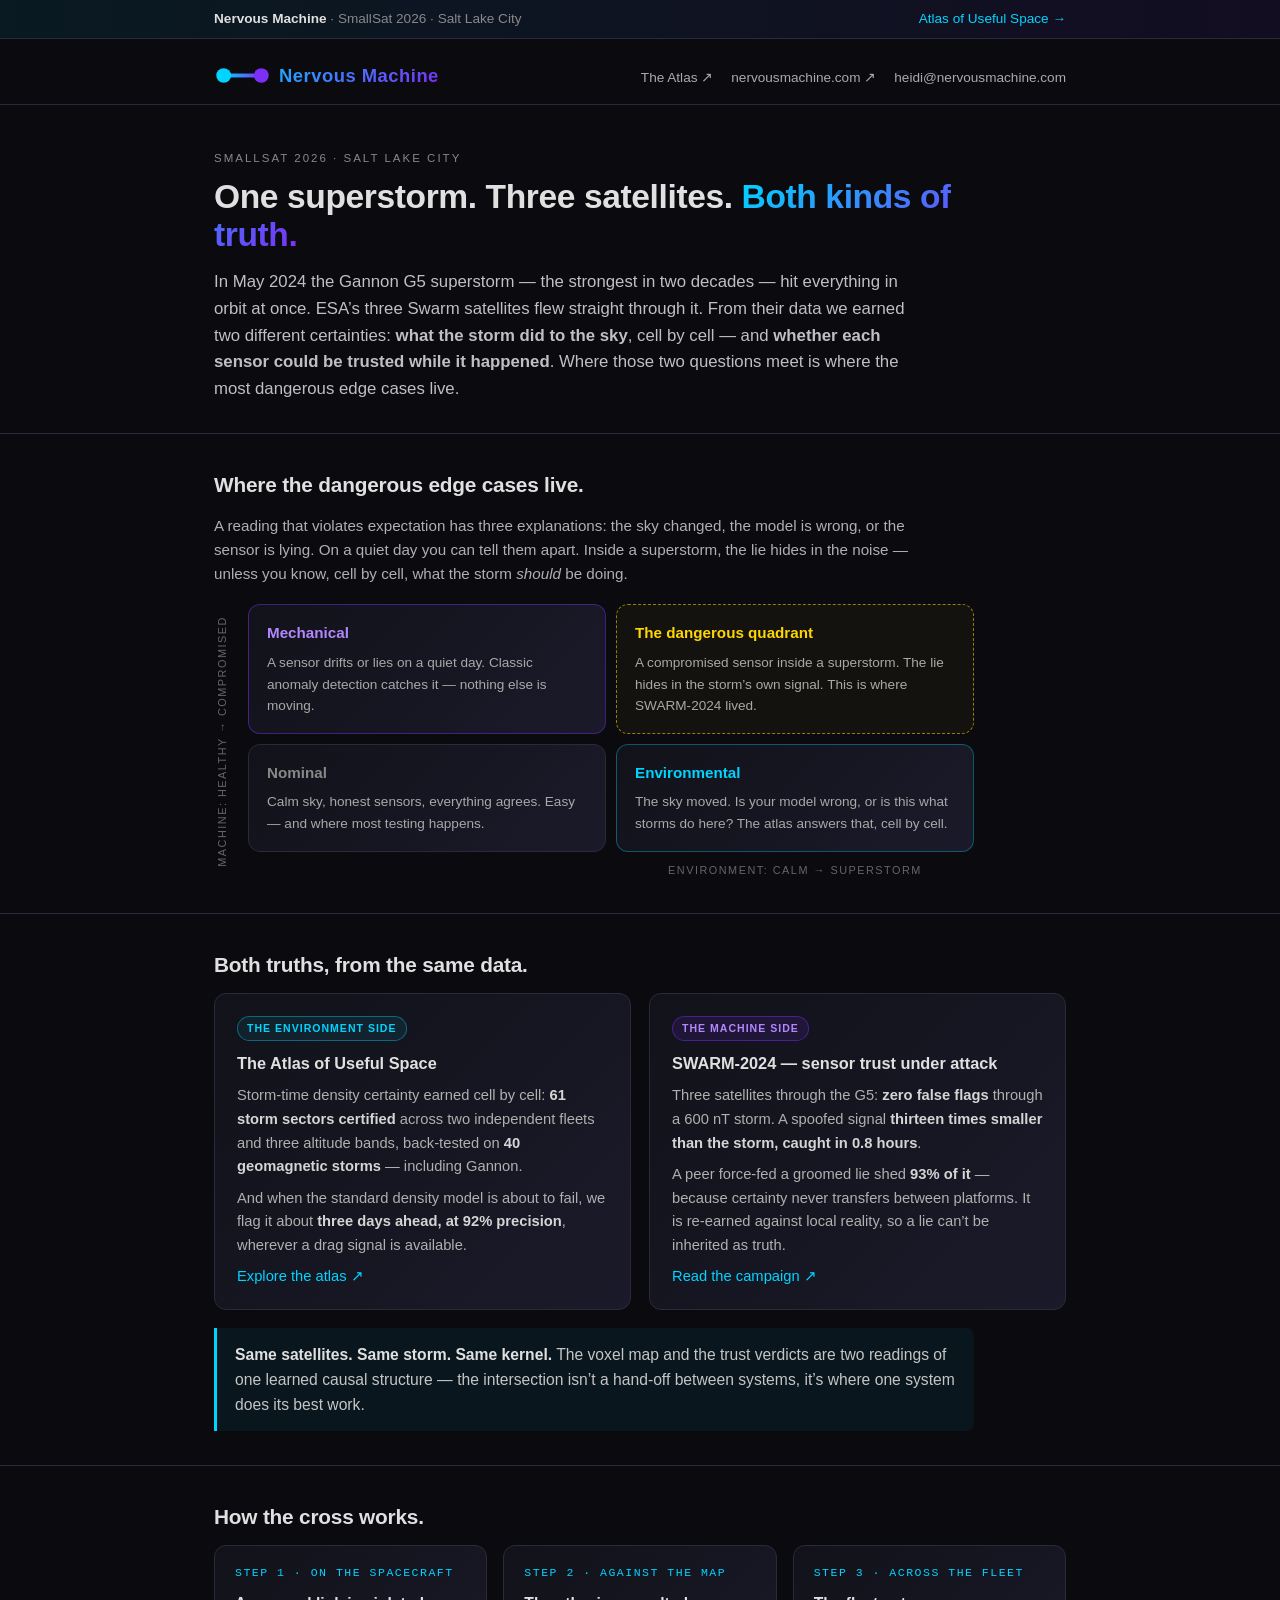
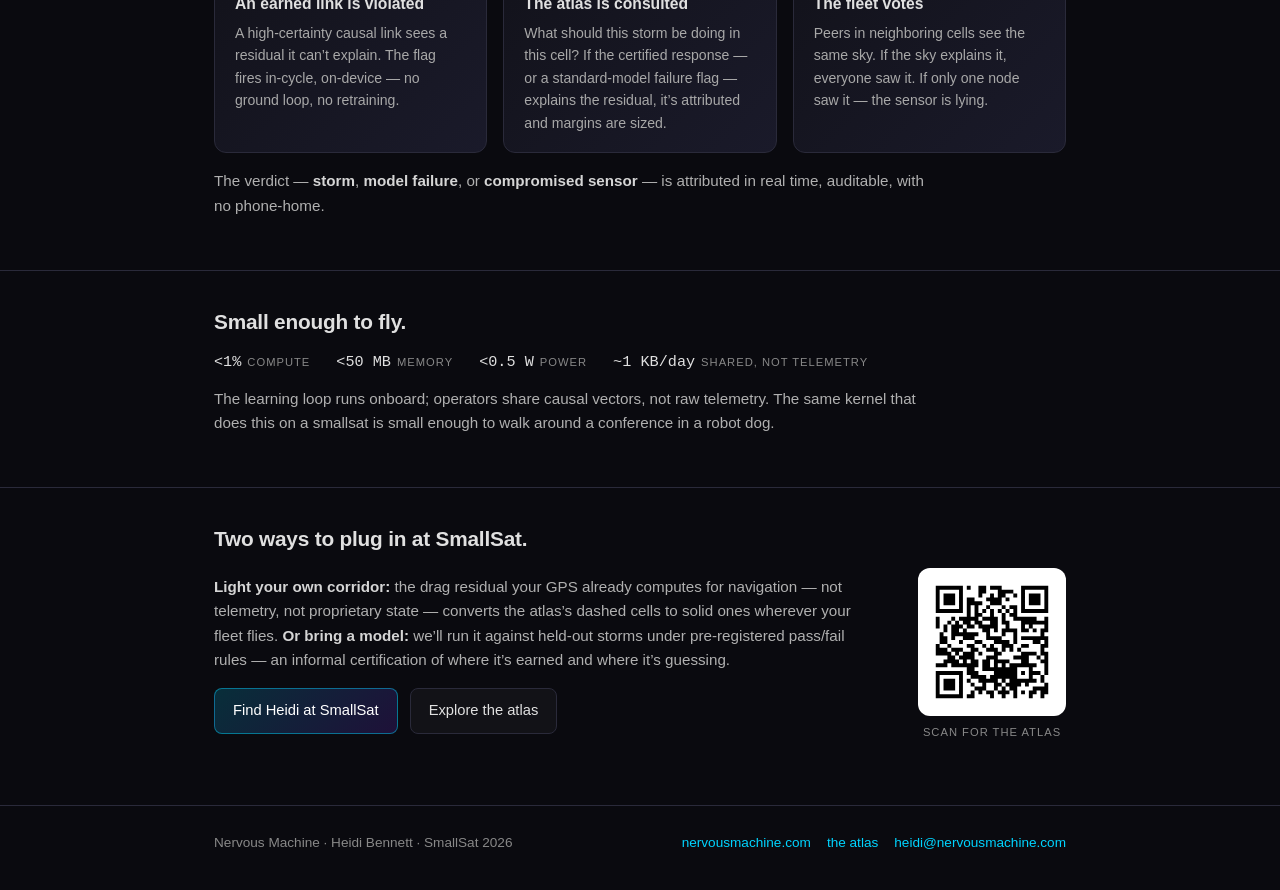
==== public/smallsat.html @ 018fb04f "Add SmallSat 2026 conference page: storm x spoof intersection One-pager crossing the LEO voxel certa" ====
<!DOCTYPE html>
<html lang="en">

<head>
    <meta charset="utf-8">
    <meta name="viewport" content="width=device-width,initial-scale=1">
    <title>Storm × Spoof — Nervous Machine at SmallSat 2026</title>
    <meta name="description"
        content="One superstorm, three satellites, both kinds of truth: environmental certainty and sensor trust, earned from the same data by the same on-device kernel.">
    <style>
        * { margin: 0; padding: 0; box-sizing: border-box; }
        :root {
            --bg: #0a0a0f; --bg-card: #12121a; --bg-card-2: #1a1a2a; --border: #2a2a3a;
            --text: #e0e0e0; --muted: #888; --dim: #666;
            --cyan: #00d4ff; --purple: #7b2ff7; --green: #00d464; --yellow: #ffd700;
        }
        body { font-family: -apple-system, BlinkMacSystemFont, 'Segoe UI', sans-serif; background: var(--bg); color: var(--text); min-height: 100vh; line-height: 1.6; -webkit-font-smoothing: antialiased; }
        a { color: var(--cyan); text-decoration: none; }
        a:hover { text-decoration: underline; }
        .container { max-width: 900px; margin: 0 auto; padding: 0 24px; }
        .topbar { background: linear-gradient(90deg, rgba(0,212,255,.08), rgba(123,47,247,.08)); border-bottom: 1px solid var(--border); font-size: .85rem; padding: 8px 0; color: var(--muted); }
        .topbar .container { display: flex; justify-content: space-between; align-items: center; flex-wrap: wrap; gap: 8px; }
        .topbar strong { color: var(--text); }
        header.site { padding: 22px 0 14px; border-bottom: 1px solid var(--border); }
        header.site .container { display: flex; justify-content: space-between; align-items: baseline; flex-wrap: wrap; gap: 12px; }
        .brand-link { font-size: 1.15rem; font-weight: 700; letter-spacing: .5px; background: linear-gradient(135deg, #00d4ff, #7b2ff7); -webkit-background-clip: text; -webkit-text-fill-color: transparent; }
        .brand-link:hover { text-decoration: none; }
        .mark { height: 1.05em; vertical-align: -.18em; margin-right: .45em; }
        nav.primary { display: flex; gap: 18px; font-size: .85rem; flex-wrap: wrap; }
        nav.primary a { color: var(--text); opacity: .75; }
        nav.primary a:hover { opacity: 1; text-decoration: none; }
        section.hero { padding: 44px 0 30px; }
        .eyebrow { font-size: .72rem; text-transform: uppercase; letter-spacing: 2px; color: var(--muted); margin-bottom: 10px; }
        .hero h2 { font-size: 2.1rem; line-height: 1.15; font-weight: 700; letter-spacing: -.4px; margin-bottom: 14px; max-width: 760px; }
        .hero .accent { background: linear-gradient(135deg, #00d4ff, #7b2ff7); -webkit-background-clip: text; -webkit-text-fill-color: transparent; }
        .hero .lede { font-size: 1.05rem; color: #c0c0c0; max-width: 720px; }
        section.block { padding: 34px 0; border-top: 1px solid var(--border); }
        h3.section-title { font-size: 1.3rem; font-weight: 600; margin-bottom: 12px; letter-spacing: -.2px; }
        .block > .container > p { color: #b0b0b0; max-width: 720px; margin-bottom: 18px; font-size: .95rem; }
        .block p b { color: #d5d5d5; }

        /* quadrant */
        .quad-wrap { display: grid; grid-template-columns: 26px 1fr; gap: 8px; max-width: 760px; }
        .quad-y { writing-mode: vertical-rl; transform: rotate(180deg); text-align: center; font-size: .68rem; text-transform: uppercase; letter-spacing: 1.5px; color: var(--dim); }
        .quad { display: grid; grid-template-columns: 1fr 1fr; gap: 10px; }
        .q { border-radius: 12px; padding: 16px 18px; border: 1px solid var(--border); background: linear-gradient(135deg, var(--bg-card), var(--bg-card-2)); }
        .q h4 { font-size: .95rem; font-weight: 600; margin-bottom: 6px; color: var(--text); }
        .q p { font-size: .85rem; color: #a8a8a8; }
        .q.env { border-color: rgba(0,212,255,.35); }
        .q.env h4 { color: var(--cyan); }
        .q.mech { border-color: rgba(123,47,247,.45); }
        .q.mech h4 { color: #b388ff; }
        .q.danger { border: 1.5px dashed rgba(255,215,0,.55); background: rgba(255,215,0,.04); }
        .q.danger h4 { color: var(--yellow); }
        .q.nominal h4 { color: var(--muted); }
        .quad-x { grid-column: 2; text-align: center; font-size: .68rem; text-transform: uppercase; letter-spacing: 1.5px; color: var(--dim); }

        /* receipts */
        .two-up { display: grid; grid-template-columns: 1fr 1fr; gap: 18px; }
        @media (max-width: 760px) { .two-up { grid-template-columns: 1fr; } .quad { grid-template-columns: 1fr; } }
        .card { background: linear-gradient(135deg, var(--bg-card), var(--bg-card-2)); border: 1px solid var(--border); border-radius: 12px; padding: 20px 22px; }
        .card h4 { font-size: 1.02rem; font-weight: 600; color: var(--text); margin: 9px 0 8px; }
        .card p { font-size: .92rem; color: #b0b0b0; margin-bottom: 8px; }
        .card p:last-child { margin-bottom: 0; }
        .card b { color: #d5d5d5; }
        .tier { display: inline-block; font-size: .66rem; text-transform: uppercase; letter-spacing: 1px; padding: 3px 9px; border-radius: 999px; font-weight: 600; }
        .t-env { color: var(--cyan); background: rgba(0,212,255,.08); border: 1px solid rgba(0,212,255,.4); }
        .t-mach { color: #b388ff; background: rgba(123,47,247,.12); border: 1px solid rgba(123,47,247,.45); }
        .punch { border-left: 3px solid var(--cyan); background: rgba(0,212,255,.06); padding: 14px 18px; border-radius: 0 8px 8px 0; margin-top: 18px; font-size: .98rem; color: #c5c5c5; max-width: 760px; }
        .punch b { color: var(--text); }

        /* steps */
        .steps { display: grid; grid-template-columns: repeat(3, 1fr); gap: 16px; }
        @media (max-width: 760px) { .steps { grid-template-columns: 1fr; } }
        .step { background: linear-gradient(135deg, var(--bg-card), var(--bg-card-2)); border: 1px solid var(--border); border-radius: 12px; padding: 18px 20px; }
        .step .n { font-family: 'SF Mono', Menlo, monospace; font-size: .72rem; color: var(--cyan); letter-spacing: 1.5px; text-transform: uppercase; margin-bottom: 8px; }
        .step h4 { font-size: .98rem; font-weight: 600; margin-bottom: 6px; color: var(--text); }
        .step p { font-size: .88rem; color: #a8a8a8; }
        .verdict { margin-top: 16px; font-size: .95rem; color: #c5c5c5; max-width: 760px; }
        .verdict b { color: var(--text); }

        /* on-device strip */
        .strip { display: flex; flex-wrap: wrap; gap: 12px 26px; align-items: baseline; font-family: 'SF Mono', Menlo, monospace; font-size: .95rem; color: var(--text); margin-bottom: 12px; }
        .strip span { white-space: nowrap; }
        .strip .l { font-family: -apple-system, BlinkMacSystemFont, 'Segoe UI', sans-serif; font-size: .7rem; text-transform: uppercase; letter-spacing: 1px; color: var(--muted); margin-left: 6px; }

        /* ask */
        .ask-grid { display: grid; grid-template-columns: 1fr auto; gap: 24px; align-items: center; }
        @media (max-width: 700px) { .ask-grid { grid-template-columns: 1fr; } }
        .btn { display: inline-flex; align-items: center; gap: 8px; padding: 10px 18px; border-radius: 8px; font-size: .92rem; font-weight: 500; border: 1px solid var(--border); background: rgba(255,255,255,.03); color: var(--text); transition: all .15s; }
        .btn:hover { background: rgba(255,255,255,.07); text-decoration: none; border-color: #3a3a4a; }
        .btn.primary { background: linear-gradient(135deg, rgba(0,212,255,.18), rgba(123,47,247,.18)); border-color: rgba(0,212,255,.45); color: #fff; }
        .btn.primary:hover { border-color: rgba(0,212,255,.75); }
        .ctas { display: flex; gap: 12px; flex-wrap: wrap; margin-top: 16px; }
        .qr-card { background: #fff; border-radius: 12px; padding: 10px; width: 148px; }
        .qr-card svg { display: block; width: 100%; height: auto; }
        .qr-cap { font-size: .7rem; color: var(--muted); text-align: center; margin-top: 8px; text-transform: uppercase; letter-spacing: 1px; }

        footer { border-top: 1px solid var(--border); margin-top: 30px; padding: 26px 0 36px; color: var(--muted); font-size: .85rem; }
        footer .container { display: flex; justify-content: space-between; align-items: center; flex-wrap: wrap; gap: 12px; }
        footer .links { display: flex; gap: 16px; flex-wrap: wrap; }
    </style>
</head>

<body>

    <div class="topbar">
        <div class="container">
            <span><strong>Nervous Machine</strong> · SmallSat 2026 · Salt Lake City</span>
            <span><a href="https://space-atlas.nervousmachine.com">Atlas of Useful Space &rarr;</a></span>
        </div>
    </div>

    <header class="site">
        <div class="container">
            <div class="brand">
                <a class="brand-link" href="https://nervousmachine.com"><img class="mark" src="logo.svg" alt="">Nervous Machine</a>
            </div>
            <nav class="primary">
                <a href="https://space-atlas.nervousmachine.com">The Atlas &#8599;</a>
                <a href="https://nervousmachine.com">nervousmachine.com &#8599;</a>
                <a href="mailto:heidi@nervousmachine.com">heidi@nervousmachine.com</a>
            </nav>
        </div>
    </header>

    <section class="hero">
        <div class="container">
            <div class="eyebrow">SmallSat 2026 · Salt Lake City</div>
            <h2>One superstorm. Three satellites. <span class="accent">Both kinds of truth.</span></h2>
            <p class="lede">
                In May 2024 the Gannon G5 superstorm — the strongest in two decades — hit everything in orbit at
                once. ESA&rsquo;s three Swarm satellites flew straight through it. From their data we earned two
                different certainties: <b>what the storm did to the sky</b>, cell by cell — and <b>whether each
                sensor could be trusted while it happened</b>. Where those two questions meet is where the most
                dangerous edge cases live.
            </p>
        </div>
    </section>

    <section class="block">
        <div class="container">
            <h3 class="section-title">Where the dangerous edge cases live.</h3>
            <p>
                A reading that violates expectation has three explanations: the sky changed, the model is wrong,
                or the sensor is lying. On a quiet day you can tell them apart. Inside a superstorm, the lie
                hides in the noise — unless you know, cell by cell, what the storm <i>should</i> be doing.
            </p>
            <div class="quad-wrap">
                <div class="quad-y">machine: healthy &rarr; compromised</div>
                <div class="quad">
                    <div class="q mech">
                        <h4>Mechanical</h4>
                        <p>A sensor drifts or lies on a quiet day. Classic anomaly detection catches it —
                            nothing else is moving.</p>
                    </div>
                    <div class="q danger">
                        <h4>The dangerous quadrant</h4>
                        <p>A compromised sensor inside a superstorm. The lie hides in the storm&rsquo;s own
                            signal. This is where SWARM-2024 lived.</p>
                    </div>
                    <div class="q nominal">
                        <h4>Nominal</h4>
                        <p>Calm sky, honest sensors, everything agrees. Easy — and where most testing happens.</p>
                    </div>
                    <div class="q env">
                        <h4>Environmental</h4>
                        <p>The sky moved. Is your model wrong, or is this what storms do here? The atlas answers
                            that, cell by cell.</p>
                    </div>
                    <div class="quad-x">environment: calm &rarr; superstorm</div>
                </div>
            </div>
        </div>
    </section>

    <section class="block">
        <div class="container">
            <h3 class="section-title">Both truths, from the same data.</h3>
            <div class="two-up">
                <div class="card">
                    <span class="tier t-env">The environment side</span>
                    <h4>The Atlas of Useful Space</h4>
                    <p>Storm-time density certainty earned cell by cell: <b>61 storm sectors certified</b>
                        across two independent fleets and three altitude bands, back-tested on <b>40
                        geomagnetic storms</b> — including Gannon.</p>
                    <p>And when the standard density model is about to fail, we flag it about <b>three days
                        ahead, at 92% precision</b>, wherever a drag signal is available.</p>
                    <p><a href="https://space-atlas.nervousmachine.com">Explore the atlas &#8599;</a></p>
                </div>
                <div class="card">
                    <span class="tier t-mach">The machine side</span>
                    <h4>SWARM-2024 — sensor trust under attack</h4>
                    <p>Three satellites through the G5: <b>zero false flags</b> through a 600&nbsp;nT storm. A
                        spoofed signal <b>thirteen times smaller than the storm, caught in 0.8&nbsp;hours</b>.</p>
                    <p>A peer force-fed a groomed lie shed <b>93% of it</b> — because certainty never transfers
                        between platforms. It is re-earned against local reality, so a lie can&rsquo;t be
                        inherited as truth.</p>
                    <p><a href="https://nervousmachine.substack.com/p/stress-testing-sensor-trust-through">Read
                            the campaign &#8599;</a></p>
                </div>
            </div>
            <div class="punch">
                <b>Same satellites. Same storm. Same kernel.</b> The voxel map and the trust verdicts are two
                readings of one learned causal structure — the intersection isn&rsquo;t a hand-off between
                systems, it&rsquo;s where one system does its best work.
            </div>
        </div>
    </section>

    <section class="block">
        <div class="container">
            <h3 class="section-title">How the cross works.</h3>
            <div class="steps">
                <div class="step">
                    <div class="n">Step 1 · on the spacecraft</div>
                    <h4>An earned link is violated</h4>
                    <p>A high-certainty causal link sees a residual it can&rsquo;t explain. The flag fires
                        in-cycle, on-device — no ground loop, no retraining.</p>
                </div>
                <div class="step">
                    <div class="n">Step 2 · against the map</div>
                    <h4>The atlas is consulted</h4>
                    <p>What should this storm be doing in this cell? If the certified response — or a
                        standard-model failure flag — explains the residual, it&rsquo;s attributed and margins
                        are sized.</p>
                </div>
                <div class="step">
                    <div class="n">Step 3 · across the fleet</div>
                    <h4>The fleet votes</h4>
                    <p>Peers in neighboring cells see the same sky. If the sky explains it, everyone saw it. If
                        only one node saw it — the sensor is lying.</p>
                </div>
            </div>
            <p class="verdict">
                The verdict — <b>storm</b>, <b>model failure</b>, or <b>compromised sensor</b> — is attributed
                in real time, auditable, with no phone-home.
            </p>
        </div>
    </section>

    <section class="block">
        <div class="container">
            <h3 class="section-title">Small enough to fly.</h3>
            <div class="strip">
                <span>&lt;1%<span class="l">compute</span></span>
                <span>&lt;50 MB<span class="l">memory</span></span>
                <span>&lt;0.5 W<span class="l">power</span></span>
                <span>~1 KB/day<span class="l">shared, not telemetry</span></span>
            </div>
            <p>The learning loop runs onboard; operators share causal vectors, not raw telemetry. The same
                kernel that does this on a smallsat is small enough to walk around a conference in a robot dog.</p>
        </div>
    </section>

    <section class="block">
        <div class="container">
            <h3 class="section-title">Two ways to plug in at SmallSat.</h3>
            <div class="ask-grid">
                <div>
                    <p style="color:#b0b0b0;max-width:640px;font-size:.95rem;">
                        <b style="color:#d5d5d5;">Light your own corridor:</b> the drag residual your GPS
                        already computes for navigation — not telemetry, not proprietary state — converts the
                        atlas&rsquo;s dashed cells to solid ones wherever your fleet flies.
                        <b style="color:#d5d5d5;">Or bring a model:</b> we&rsquo;ll run it against held-out
                        storms under pre-registered pass/fail rules — an informal certification of where
                        it&rsquo;s earned and where it&rsquo;s guessing.
                    </p>
                    <div class="ctas">
                        <a class="btn primary" href="mailto:heidi@nervousmachine.com?subject=SmallSat%202026">Find
                            Heidi at SmallSat</a>
                        <a class="btn" href="https://space-atlas.nervousmachine.com">Explore the atlas</a>
                    </div>
                </div>
                <div>
                    <div class="qr-card"><svg width="33mm" height="33mm" version="1.1" viewBox="0 0 33 33" xmlns="http://www.w3.org/2000/svg"><path d="M2,2H3V3H2zM3,2H4V3H3zM4,2H5V3H4zM5,2H6V3H5zM6,2H7V3H6zM7,2H8V3H7zM8,2H9V3H8zM10,2H11V3H10zM13,2H14V3H13zM14,2H15V3H14zM16,2H17V3H16zM17,2H18V3H17zM18,2H19V3H18zM24,2H25V3H24zM25,2H26V3H25zM26,2H27V3H26zM27,2H28V3H27zM28,2H29V3H28zM29,2H30V3H29zM30,2H31V3H30zM2,3H3V4H2zM8,3H9V4H8zM13,3H14V4H13zM14,3H15V4H14zM18,3H19V4H18zM19,3H20V4H19zM20,3H21V4H20zM21,3H22V4H21zM24,3H25V4H24zM30,3H31V4H30zM2,4H3V5H2zM4,4H5V5H4zM5,4H6V5H5zM6,4H7V5H6zM8,4H9V5H8zM13,4H14V5H13zM16,4H17V5H16zM18,4H19V5H18zM19,4H20V5H19zM22,4H23V5H22zM24,4H25V5H24zM26,4H27V5H26zM27,4H28V5H27zM28,4H29V5H28zM30,4H31V5H30zM2,5H3V6H2zM4,5H5V6H4zM5,5H6V6H5zM6,5H7V6H6zM8,5H9V6H8zM10,5H11V6H10zM11,5H12V6H11zM15,5H16V6H15zM16,5H17V6H16zM17,5H18V6H17zM18,5H19V6H18zM20,5H21V6H20zM24,5H25V6H24zM26,5H27V6H26zM27,5H28V6H27zM28,5H29V6H28zM30,5H31V6H30zM2,6H3V7H2zM4,6H5V7H4zM5,6H6V7H5zM6,6H7V7H6zM8,6H9V7H8zM10,6H11V7H10zM11,6H12V7H11zM12,6H13V7H12zM13,6H14V7H13zM16,6H17V7H16zM17,6H18V7H17zM18,6H19V7H18zM24,6H25V7H24zM26,6H27V7H26zM27,6H28V7H27zM28,6H29V7H28zM30,6H31V7H30zM2,7H3V8H2zM8,7H9V8H8zM10,7H11V8H10zM12,7H13V8H12zM15,7H16V8H15zM19,7H20V8H19zM21,7H22V8H21zM22,7H23V8H22zM24,7H25V8H24zM30,7H31V8H30zM2,8H3V9H2zM3,8H4V9H3zM4,8H5V9H4zM5,8H6V9H5zM6,8H7V9H6zM7,8H8V9H7zM8,8H9V9H8zM10,8H11V9H10zM12,8H13V9H12zM14,8H15V9H14zM16,8H17V9H16zM18,8H19V9H18zM20,8H21V9H20zM22,8H23V9H22zM24,8H25V9H24zM25,8H26V9H25zM26,8H27V9H26zM27,8H28V9H27zM28,8H29V9H28zM29,8H30V9H29zM30,8H31V9H30zM10,9H11V10H10zM12,9H13V10H12zM13,9H14V10H13zM16,9H17V10H16zM19,9H20V10H19zM21,9H22V10H21zM22,9H23V10H22zM2,10H3V11H2zM6,10H7V11H6zM8,10H9V11H8zM9,10H10V11H9zM10,10H11V11H10zM11,10H12V11H11zM12,10H13V11H12zM14,10H15V11H14zM15,10H16V11H15zM16,10H17V11H16zM17,10H18V11H17zM19,10H20V11H19zM22,10H23V11H22zM23,10H24V11H23zM24,10H25V11H24zM25,10H26V11H25zM26,10H27V11H26zM27,10H28V11H27zM30,10H31V11H30zM2,11H3V12H2zM5,11H6V12H5zM7,11H8V12H7zM9,11H10V12H9zM10,11H11V12H10zM12,11H13V12H12zM13,11H14V12H13zM16,11H17V12H16zM17,11H18V12H17zM19,11H20V12H19zM20,11H21V12H20zM24,11H25V12H24zM25,11H26V12H25zM26,11H27V12H26zM27,11H28V12H27zM28,11H29V12H28zM29,11H30V12H29zM30,11H31V12H30zM2,12H3V13H2zM4,12H5V13H4zM6,12H7V13H6zM7,12H8V13H7zM8,12H9V13H8zM10,12H11V13H10zM11,12H12V13H11zM13,12H14V13H13zM14,12H15V13H14zM15,12H16V13H15zM16,12H17V13H16zM17,12H18V13H17zM20,12H21V13H20zM24,12H25V13H24zM26,12H27V13H26zM30,12H31V13H30zM4,13H5V14H4zM6,13H7V14H6zM7,13H8V14H7zM9,13H10V14H9zM14,13H15V14H14zM15,13H16V14H15zM17,13H18V14H17zM19,13H20V14H19zM20,13H21V14H20zM21,13H22V14H21zM22,13H23V14H22zM24,13H25V14H24zM25,13H26V14H25zM27,13H28V14H27zM29,13H30V14H29zM30,13H31V14H30zM3,14H4V15H3zM6,14H7V15H6zM7,14H8V15H7zM8,14H9V15H8zM9,14H10V15H9zM10,14H11V15H10zM11,14H12V15H11zM12,14H13V15H12zM15,14H16V15H15zM19,14H20V15H19zM22,14H23V15H22zM29,14H30V15H29zM3,15H4V16H3zM4,15H5V16H4zM6,15H7V16H6zM9,15H10V16H9zM10,15H11V16H10zM11,15H12V16H11zM15,15H16V16H15zM16,15H17V16H16zM17,15H18V16H17zM18,15H19V16H18zM22,15H23V16H22zM24,15H25V16H24zM25,15H26V16H25zM26,15H27V16H26zM27,15H28V16H27zM28,15H29V16H28zM29,15H30V16H29zM30,15H31V16H30zM3,16H4V17H3zM4,16H5V17H4zM8,16H9V17H8zM12,16H13V17H12zM13,16H14V17H13zM17,16H18V17H17zM18,16H19V17H18zM19,16H20V17H19zM20,16H21V17H20zM22,16H23V17H22zM27,16H28V17H27zM28,16H29V17H28zM30,16H31V17H30zM2,17H3V18H2zM5,17H6V18H5zM10,17H11V18H10zM11,17H12V18H11zM14,17H15V18H14zM16,17H17V18H16zM19,17H20V18H19zM20,17H21V18H20zM21,17H22V18H21zM24,17H25V18H24zM25,17H26V18H25zM29,17H30V18H29zM30,17H31V18H30zM2,18H3V19H2zM3,18H4V19H3zM4,18H5V19H4zM6,18H7V19H6zM7,18H8V19H7zM8,18H9V19H8zM11,18H12V19H11zM12,18H13V19H12zM15,18H16V19H15zM16,18H17V19H16zM17,18H18V19H17zM19,18H20V19H19zM21,18H22V19H21zM23,18H24V19H23zM29,18H30V19H29zM2,19H3V20H2zM3,19H4V20H3zM4,19H5V20H4zM5,19H6V20H5zM7,19H8V20H7zM9,19H10V20H9zM10,19H11V20H10zM11,19H12V20H11zM13,19H14V20H13zM17,19H18V20H17zM18,19H19V20H18zM24,19H25V20H24zM25,19H26V20H25zM26,19H27V20H26zM27,19H28V20H27zM29,19H30V20H29zM30,19H31V20H30zM5,20H6V21H5zM6,20H7V21H6zM8,20H9V21H8zM9,20H10V21H9zM10,20H11V21H10zM11,20H12V21H11zM15,20H16V21H15zM16,20H17V21H16zM17,20H18V21H17zM22,20H23V21H22zM23,20H24V21H23zM24,20H25V21H24zM25,20H26V21H25zM28,20H29V21H28zM30,20H31V21H30zM4,21H5V22H4zM5,21H6V22H5zM6,21H7V22H6zM7,21H8V22H7zM9,21H10V22H9zM11,21H12V22H11zM12,21H13V22H12zM14,21H15V22H14zM15,21H16V22H15zM17,21H18V22H17zM18,21H19V22H18zM19,21H20V22H19zM20,21H21V22H20zM24,21H25V22H24zM25,21H26V22H25zM29,21H30V22H29zM30,21H31V22H30zM2,22H3V23H2zM3,22H4V23H3zM4,22H5V23H4zM6,22H7V23H6zM7,22H8V23H7zM8,22H9V23H8zM9,22H10V23H9zM10,22H11V23H10zM11,22H12V23H11zM12,22H13V23H12zM14,22H15V23H14zM15,22H16V23H15zM17,22H18V23H17zM19,22H20V23H19zM21,22H22V23H21zM22,22H23V23H22zM23,22H24V23H23zM24,22H25V23H24zM25,22H26V23H25zM26,22H27V23H26zM27,22H28V23H27zM30,22H31V23H30zM10,23H11V24H10zM11,23H12V24H11zM14,23H15V24H14zM15,23H16V24H15zM16,23H17V24H16zM17,23H18V24H17zM18,23H19V24H18zM19,23H20V24H19zM20,23H21V24H20zM21,23H22V24H21zM22,23H23V24H22zM26,23H27V24H26zM30,23H31V24H30zM2,24H3V25H2zM3,24H4V25H3zM4,24H5V25H4zM5,24H6V25H5zM6,24H7V25H6zM7,24H8V25H7zM8,24H9V25H8zM10,24H11V25H10zM11,24H12V25H11zM12,24H13V25H12zM17,24H18V25H17zM18,24H19V25H18zM19,24H20V25H19zM20,24H21V25H20zM21,24H22V25H21zM22,24H23V25H22zM24,24H25V25H24zM26,24H27V25H26zM27,24H28V25H27zM28,24H29V25H28zM30,24H31V25H30zM2,25H3V26H2zM8,25H9V26H8zM11,25H12V26H11zM12,25H13V26H12zM13,25H14V26H13zM14,25H15V26H14zM16,25H17V26H16zM17,25H18V26H17zM18,25H19V26H18zM19,25H20V26H19zM20,25H21V26H20zM21,25H22V26H21zM22,25H23V26H22zM26,25H27V26H26zM29,25H30V26H29zM2,26H3V27H2zM4,26H5V27H4zM5,26H6V27H5zM6,26H7V27H6zM8,26H9V27H8zM10,26H11V27H10zM13,26H14V27H13zM14,26H15V27H14zM15,26H16V27H15zM16,26H17V27H16zM17,26H18V27H17zM19,26H20V27H19zM21,26H22V27H21zM22,26H23V27H22zM23,26H24V27H23zM24,26H25V27H24zM25,26H26V27H25zM26,26H27V27H26zM27,26H28V27H27zM29,26H30V27H29zM2,27H3V28H2zM4,27H5V28H4zM5,27H6V28H5zM6,27H7V28H6zM8,27H9V28H8zM11,27H12V28H11zM14,27H15V28H14zM17,27H18V28H17zM18,27H19V28H18zM20,27H21V28H20zM21,27H22V28H21zM22,27H23V28H22zM23,27H24V28H23zM25,27H26V28H25zM30,27H31V28H30zM2,28H3V29H2zM4,28H5V29H4zM5,28H6V29H5zM6,28H7V29H6zM8,28H9V29H8zM12,28H13V29H12zM13,28H14V29H13zM14,28H15V29H14zM17,28H18V29H17zM19,28H20V29H19zM21,28H22V29H21zM22,28H23V29H22zM27,28H28V29H27zM28,28H29V29H28zM29,28H30V29H29zM30,28H31V29H30zM2,29H3V30H2zM8,29H9V30H8zM11,29H12V30H11zM13,29H14V30H13zM15,29H16V30H15zM16,29H17V30H16zM18,29H19V30H18zM19,29H20V30H19zM20,29H21V30H20zM22,29H23V30H22zM24,29H25V30H24zM26,29H27V30H26zM27,29H28V30H27zM29,29H30V30H29zM30,29H31V30H30zM2,30H3V31H2zM3,30H4V31H3zM4,30H5V31H4zM5,30H6V31H5zM6,30H7V31H6zM7,30H8V31H7zM8,30H9V31H8zM10,30H11V31H10zM11,30H12V31H11zM16,30H17V31H16zM19,30H20V31H19zM22,30H23V31H22zM26,30H27V31H26zM29,30H30V31H29z" id="qr-path" fill="#000000" fill-opacity="1" fill-rule="nonzero" stroke="none"/></svg></div>
                    <div class="qr-cap">scan for the atlas</div>
                </div>
            </div>
        </div>
    </section>

    <footer>
        <div class="container">
            <div>Nervous Machine &middot; Heidi Bennett &middot; SmallSat 2026</div>
            <div class="links">
                <a href="https://nervousmachine.com">nervousmachine.com</a>
                <a href="https://space-atlas.nervousmachine.com">the atlas</a>
                <a href="mailto:heidi@nervousmachine.com">heidi@nervousmachine.com</a>
            </div>
        </div>
    </footer>

</body>

</html>
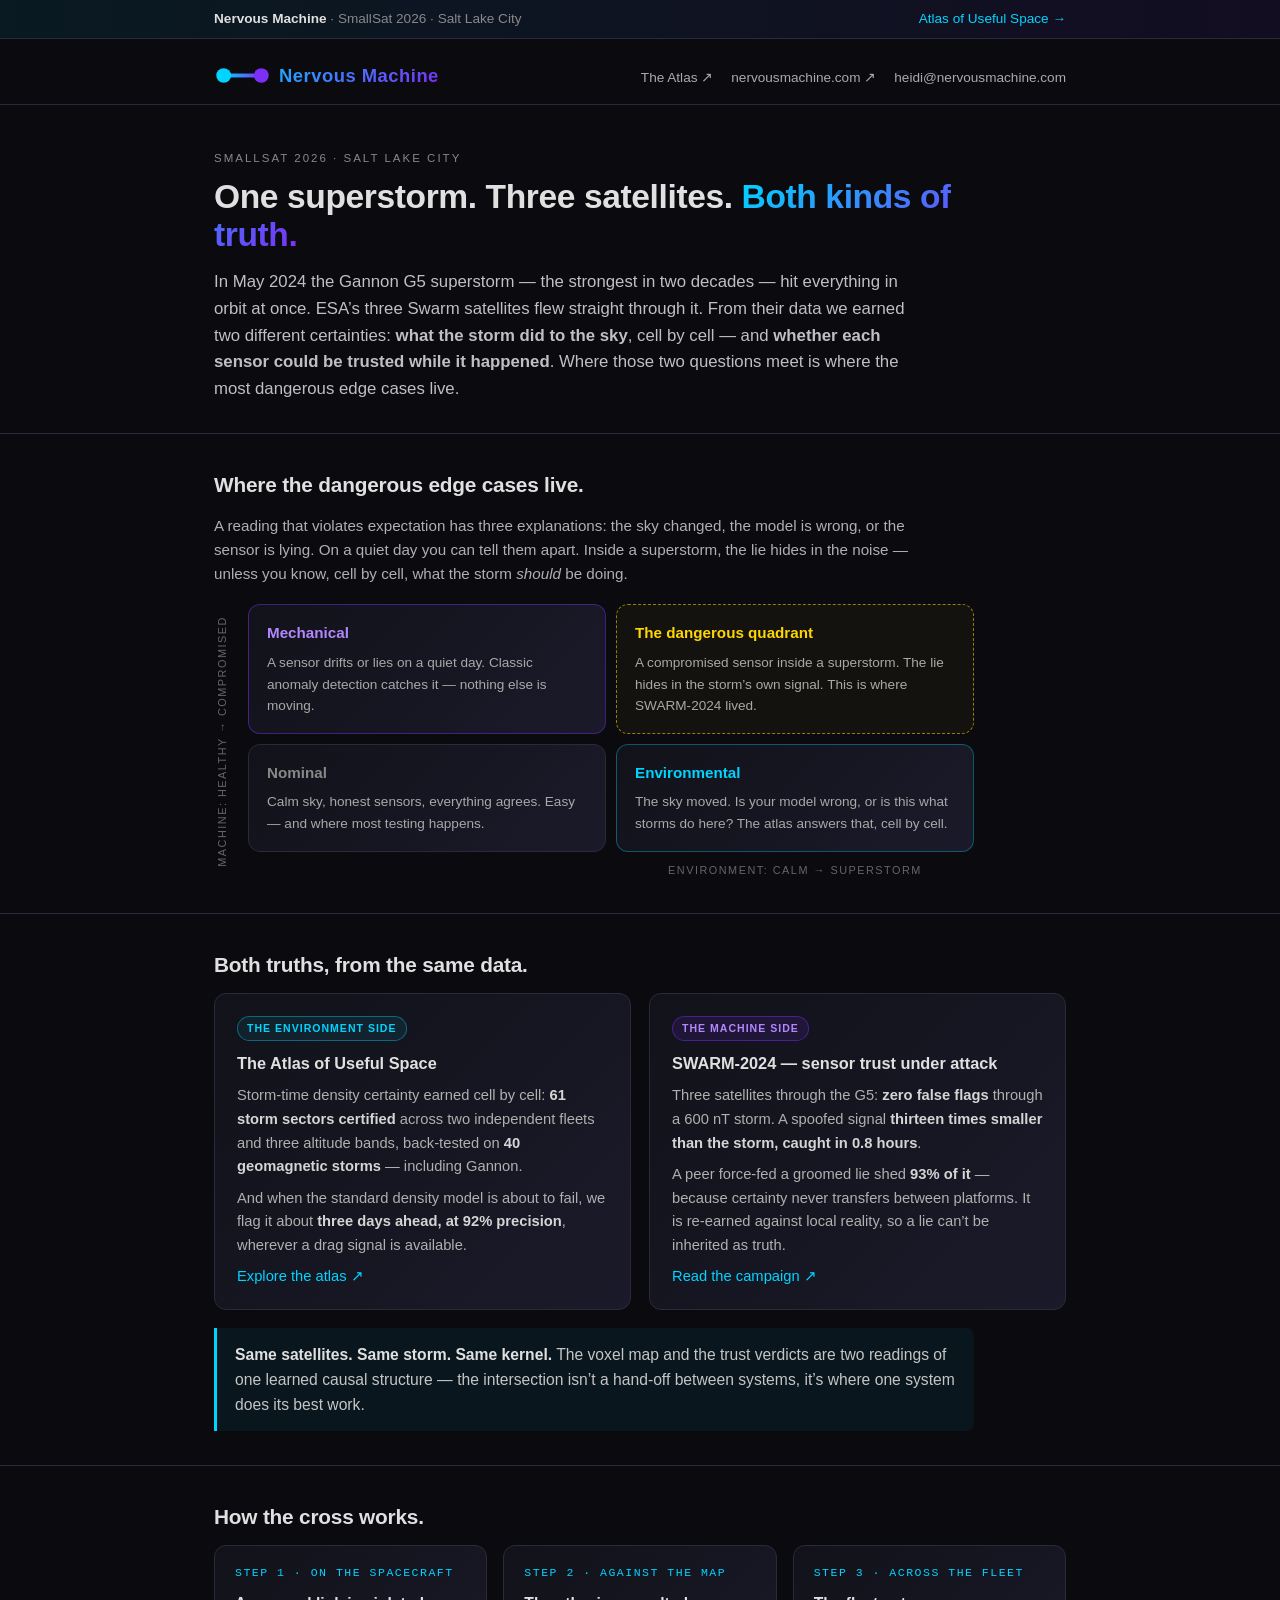
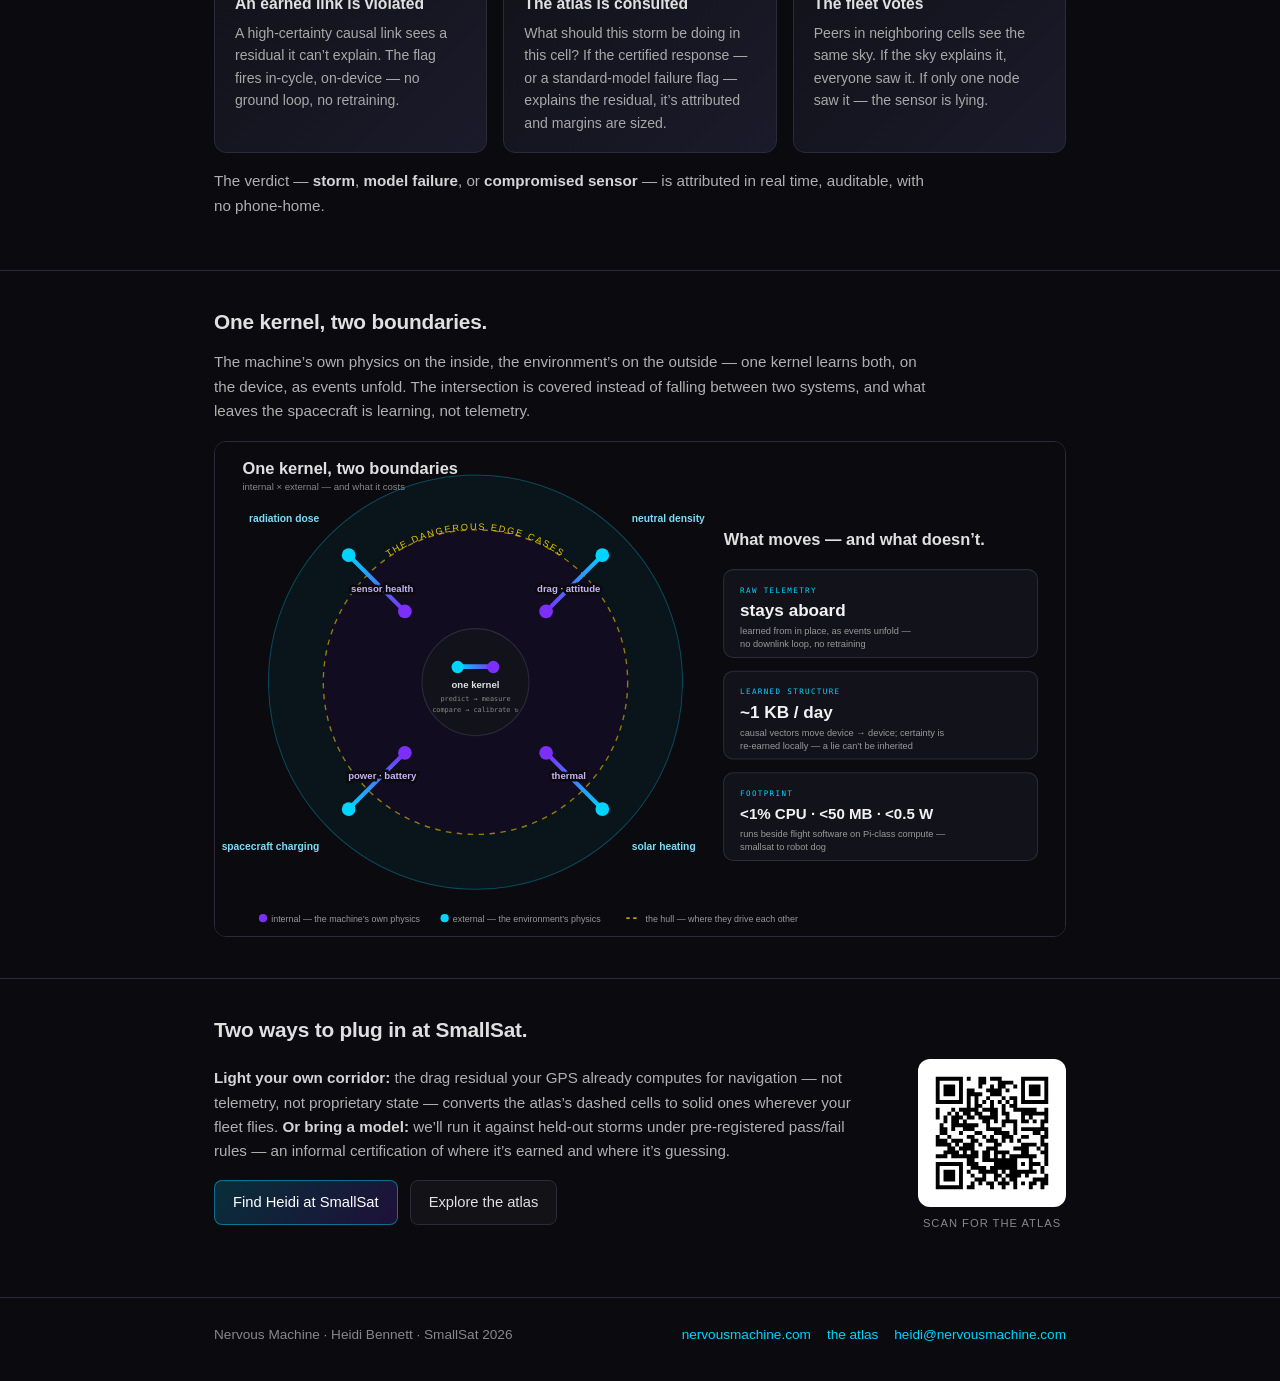
==== commit 5e479f01: "Add one-kernel/two-boundaries diagram to SmallSat page Concentric internal/external drivers with cau" ====
--- a/public/smallsat.html
+++ b/public/smallsat.html
@@ -241,15 +241,15 @@
 
     <section class="block">
         <div class="container">
-            <h3 class="section-title">Small enough to fly.</h3>
-            <div class="strip">
-                <span>&lt;1%<span class="l">compute</span></span>
-                <span>&lt;50 MB<span class="l">memory</span></span>
-                <span>&lt;0.5 W<span class="l">power</span></span>
-                <span>~1 KB/day<span class="l">shared, not telemetry</span></span>
-            </div>
-            <p>The learning loop runs onboard; operators share causal vectors, not raw telemetry. The same
-                kernel that does this on a smallsat is small enough to walk around a conference in a robot dog.</p>
+            <h3 class="section-title">One kernel, two boundaries.</h3>
+            <p>
+                The machine&rsquo;s own physics on the inside, the environment&rsquo;s on the outside — one
+                kernel learns both, on the device, as events unfold. The intersection is covered instead of
+                falling between two systems, and what leaves the spacecraft is learning, not telemetry.
+            </p>
+            <img src="intersection.svg"
+                alt="Concentric diagram: internal machine drivers (thermal, power, attitude, sensor health) inside, external environment drivers (neutral density, radiation dose, charging, solar heating) outside, causal edges crossing the hull between them — where the dangerous edge cases live. Ledger: raw telemetry stays aboard; learned structure moves at ~1 KB/day; footprint under 1% CPU, 50 MB, 0.5 W."
+                style="width:100%;height:auto;border:1px solid var(--border);border-radius:12px;">
         </div>
     </section>
 
